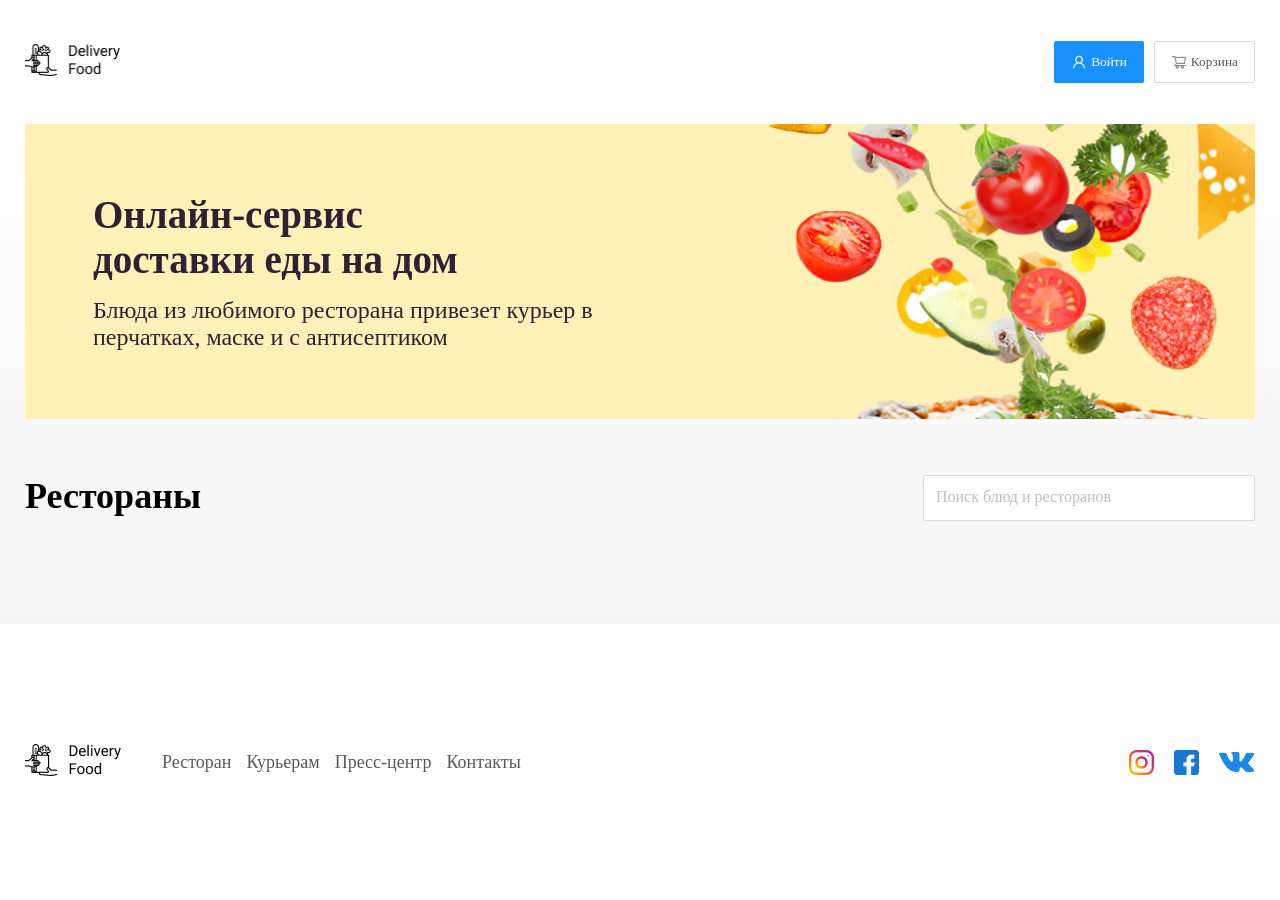
==== delivery/index.html @ 07011da2 "Add files via upload" ====
<!DOCTYPE html>
<html lang="en">
<head>
    <meta charset="UTF-8">
    <meta name="viewport" content="width=device-width, initial-scale=1.0">
    <title>Delivery Food</title>
    <link rel="stylesheet" href="style.css">
    
</head>
<body>
<div class="page-wapper">
        <header class="header">
        <div class="containter">
            <div class="header-box">
                <div class="header-logo logo" >
                    <img src="./foto/logo.png" alt="">
                </div>
                <div class="header-controls">
                    <button class="btn btn-primary"><img src="./foto/icons/user.png" alt="">Войти</button>
                    <button class="btn btn-outline"><img src="./foto/icons/icon container.png" alt="">Корзина</button>
                </div>
            </div>
        </div>
    </header>
    <main class="main">
        <section class="banner">
        <div class="containter">
            <div class="banner-item">
               <h2 class="banner-item-title">
                Онлайн-сервис <br> доставки еды на дом
               </h2>
               <p class="banner-item-subtitle">
                Блюда из любимого ресторана привезет 
                курьер в перчатках, маске и с антисептиком
               </p>
            </div>
        </div>
        </section>
        <section class="products"></section>
        <div class="containter">
            <div class="products-header">
                <h3 class="products-header-title">
                     Рестораны
                </h3>

                <input type="text" class="products-header-search" placeholder="Поиск блюд и ресторанов">
            </div>
        </div>
    </main>
    <footer class="footer">
        <div class="containter">
            <div class="footer-box">
                <div class="footer-logo">
                    <img src="./foto/logo.png" alt="">
                </div> 
            <div class="footer-nav">
                <ul>
                    <li>Ресторан</li>
                    <li>Курьерам</li>
                    <li>Пресс-центр</li>
                    <li>Контакты</li>
                </ul>
            </div>
            <div class="footer-social">
                <img src="./foto/socion/INST.png" alt="INST">
                <img src="./foto/socion/FS.png" alt="FB">
                <img src="./foto/socion/VK.png" alt="VK">
            </div>
            </div>
        </div>
    </footer>
</div>
</body>
</html>
---- delivery/style.css ----
*{
    margin: 0;
    padding: 0;
    font-family: Roboto;
}

main{
    flex-grow: 1;
    background: linear-gradient(180deg, rgba(245,245,245,0.00)1.04%, #f5f5f5 100%);
}

.page-wapper{
    display: flex;
    flex-direction: column;
    min-height: 100vh;
}

.containter{
    width: 100%;
    height: 100%;
    max-width: 1230px;
    margin: 0px auto;
    padding-right: 15px;
    padding-left: 15px;
}

.btn-primary{
    background-color: #1890FF;
    border-radius: 2px;
    border: 1px solid #1890FF;
    color:#fff;
}

.btn-outline{
    border-radius: 2px;
    border: 1px solid var(--Gray-gray-5, #d9d9d9);
    background: var(--Gray-gray-1, #fff);
    box-shadow: 0px 0px 2px 0px rgba(0, 0, 0, 0.00);
    color: #595959;
}

.btn{
    display: flex;
    padding: 8px 16px;
    align-items: center;
    gap: 4px;
    outline: none;
}

.logo{
    max-width: 100px;
}

.logo img{
    width: 100px;
}

.header{
    min-height: 124px;
    display: flex;
   align-items: center;
}

.header-box{
    height: 100%;
    display: flex;
    align-items: center;
    justify-content: space-between;
}

.header-controls{
    display: flex;
    align-items: center;
    justify-content: flex-end;
    gap: 10px;
}

footer{
    min-height: 156px;
    display: flex;
    align-items: center;
    padding-bottom: 60px;
    padding-top: 60px;
}

.footer-box{
    height: 100%;
    display: flex;
    flex-wrap: wrap;
    align-items: center;
    justify-content: space-between;
    gap: 36px;
}

.footer-nav{
    flex-grow: 1;
}

.footer-nav ul {
    display: flex;
    align-items: center;
    list-style: none;
    padding: 0;
    margin: 0;
    gap: 15px;
    flex-wrap: wrap;
}

.footer-nav ul li{
color: #595959;
font-family: Roboto;
font-size: 18px;
font-style: normal;
font-weight: 400;
line-height: normal;
}
.footer-social{
    display: flex;
    align-items: center;
    justify-content: flex-end;
    gap: 20px;
}

.banner{
    margin-bottom: 56px;
}

.banner-item{
    background-image: url(./foto/banners/banner.jpg);
    background-repeat: no-repeat;
    background-size: cover;
    background-position: center right;
    padding: 68px;
    background-repeat: 10px;
}

.banner-item-title{
    max-width: 50%;
    margin-top: 0;
    margin-bottom: 15px;
    color: #302034;
    font-size: 39px;
    font-weight: 700;
}

.banner-item-subtitle{
    max-width: 50%;
    color: #302034;
    font-size: 24px;
    font-weight: 400;
    margin-top: 0;
}

.products-header{
    display: flex;
    align-content: center;
    justify-content:space-between ;
}

.products-header-title{
    color: #000;
    font-size: 36px;
    font-weight: 700;
}

.products-header-search{
    border-radius: 2px;
    min-width: 306px;
    height: 34px;
    flex-shrink: 0;
    border: 1px solid #d9d9d9;
    background-color: #fff;
    padding: 5px 12px ;
}

.products-header-search:focus{
    outline: none;
    border: 1px solid #d9d9d9 ;
}
.products-header-search::placeholder{
    color: #bfbfbf; 
    font-size: 16px;
    font-weight: 400;
    line-height: 24px;
}

@media (max-width:991px) {
    .banner-item-title{
        max-width: 100% ;
    }

    .banner-item-subtitle{
        max-width: 100% ;
    }

}
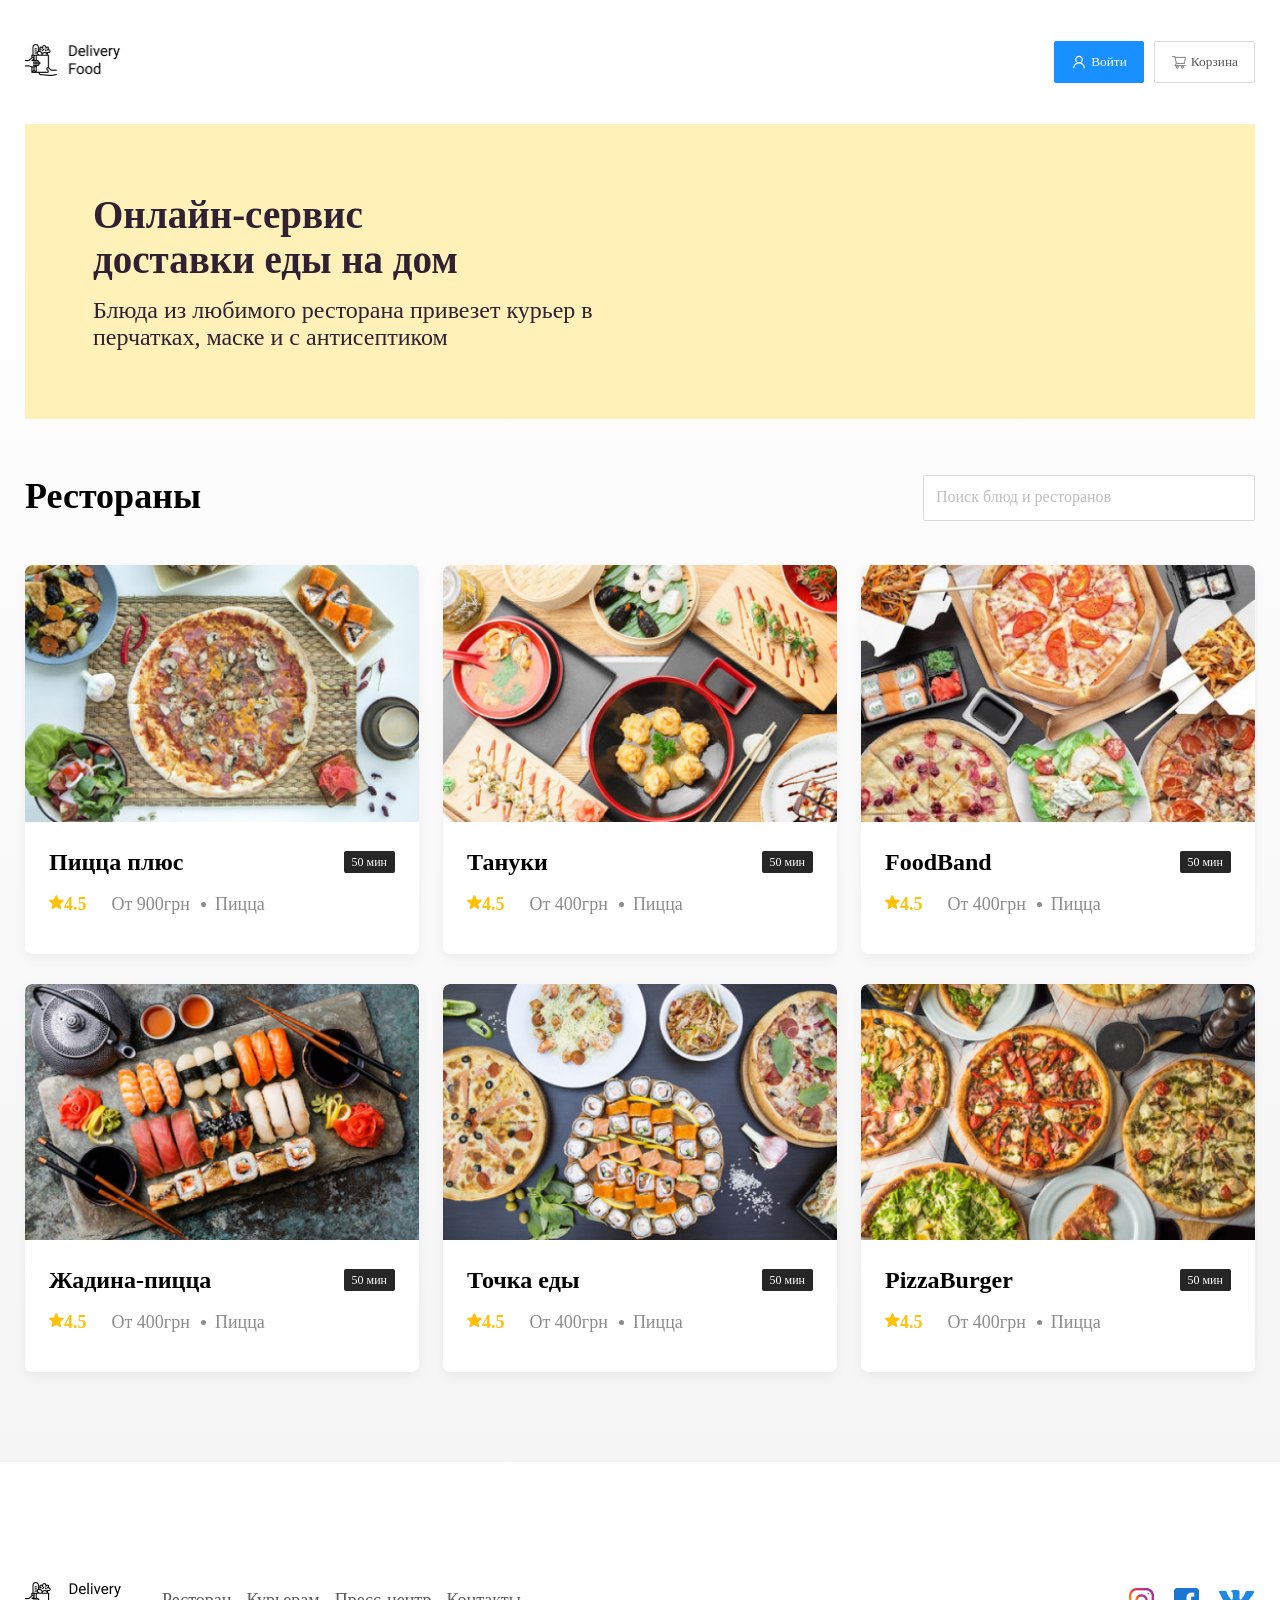
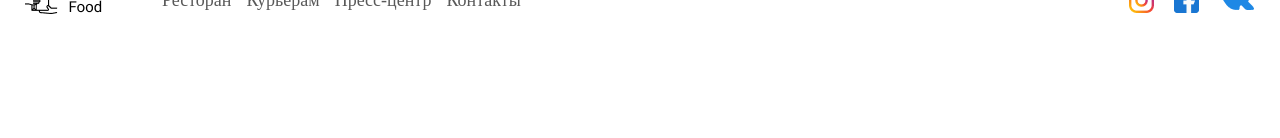
==== commit 33c88b45: "Add files via upload" ====
--- a/delivery/index.html
+++ b/delivery/index.html
@@ -4,20 +4,19 @@
     <meta charset="UTF-8">
     <meta name="viewport" content="width=device-width, initial-scale=1.0">
     <title>Delivery Food</title>
-    <link rel="stylesheet" href="style.css">
-    
+    <link rel="stylesheet" href="./css/style.css">
 </head>
 <body>
 <div class="page-wapper">
         <header class="header">
         <div class="containter">
             <div class="header-box">
-                <div class="header-logo logo" >
-                    <img src="./foto/logo.png" alt="">
-                </div>
+                <a href="./index.html" class="header-logo logo" >
+                    <img src="./foto/Новая папка/logo.png" alt="">
+                </a>
                 <div class="header-controls">
                     <button class="btn btn-primary"><img src="./foto/icons/user.png" alt="">Войти</button>
-                    <button class="btn btn-outline"><img src="./foto/icons/icon container.png" alt="">Корзина</button>
+                    <button class="btn btn-outline" id="cart-button"><img src="./foto/icons/icon container.png" alt="">Корзина</button>
                 </div>
             </div>
         </div>
@@ -36,7 +35,7 @@
             </div>
         </div>
         </section>
-        <section class="products"></section>
+        <section class="products">
         <div class="containter">
             <div class="products-header">
                 <h3 class="products-header-title">
@@ -45,14 +44,224 @@
 
                 <input type="text" class="products-header-search" placeholder="Поиск блюд и ресторанов">
             </div>
-        </div>
+            <div class="products-waper" id="rest-container">
+
+                <a href="./goods.html" class="products-card">
+    <div class="products-card-image">
+        <img src="./foto/rest/pizza.jpg" alt="Пицца плюс">
+    </div>
+    <div class="products-card-discription">
+        <div class="products-cart-description-row">
+            <h4 class="products-card-discription-title">Пицца плюс</h4>
+            <div class="products-card-discription-bage">50 мин</div>
+        </div>
+        <div class="products-card-discription-root">
+            <div class="products-card-discription-info">
+                <div class="products-card-discription-info-raiting">
+                    <img src="./foto/icons/star.svg" alt="">4.5
+                </div>
+                <div class="products-card-discription-info-price">
+                    От 900грн
+                </div>
+                <div class="products-card-discription-info-group">
+                    Пицца
+                </div>
+            </div>
+        </div>
+    </div>
+</a>
+
+                <div class="products-card">
+    <div class="products-card-image">
+        <img src="./foto/rest/tanuki.jpg" alt="Тануки">
+    </div>
+    <div class="products-card-discription">
+            <div class="products-cart-description-row">
+            <h4 class="products-card-discription-title">Тануки</h4>
+            <div class="products-card-discription-bage">50 мин</div>
+            </div>
+            <div class="products-card-discription-root">
+             <div class="products-card-discription-info">
+                <div class="products-card-discription-info-raiting">
+                    <img src="./foto/icons/star.svg" alt="">4.5
+                </div>
+                <div class="products-card-discription-info-price">
+                    От 900грн
+                </div>
+                <div class="products-card-discription-info-group">
+                    Пицца
+                </div>
+            </div>
+        </div>
+    </div>
+</div>
+
+                <div class="products-card">
+    <div class="products-card-image">
+        <img src="./foto/rest/foodband.jpg" alt="FoodBand">
+    </div>
+    <div class="products-card-discription">
+        <div class="products-cart-description-row">
+            <h4 class="products-card-discription-title">FoodBand</h4>
+            <div class="products-card-discription-bage">50 мин</div>
+        </div>
+         <div class="products-card-discription-root">
+             <div class="products-card-discription-info">
+                <div class="products-card-discription-info-raiting">
+                    <img src="./foto/icons/star.svg" alt="">4.5
+                </div>
+                <div class="products-card-discription-info-price">
+                    От 400грн
+                </div>
+                <div class="products-card-discription-info-group">
+                    Пицца
+                </div>
+            </div>
+        </div>
+    </div>
+</div>
+                <div class="products-card">
+    <div class="products-card-image">
+        <img src="./foto/rest/jadina-pizza.jpg" alt="Жадина-пицца">
+    </div>
+    <div class="products-card-discription">
+        <div class="products-cart-description-row">
+            <h4 class="products-card-discription-title">Жадина-пицца</h4>
+            <div class="products-card-discription-bage">50 мин</div>
+        </div>
+         <div class="products-card-discription-root">
+             <div class="products-card-discription-info">
+                <div class="products-card-discription-info-raiting">
+                    <img src="./foto/icons/star.svg" alt="">4.5
+                </div>
+                <div class="products-card-discription-info-price">
+                    От 400грн
+                </div>
+                <div class="products-card-discription-info-group">
+                    Пицца
+                </div>
+            </div>
+        </div>
+    </div>
+</div>
+
+                <div class="products-card">
+    <div class="products-card-image">
+        <img src="./foto/rest/tochka-jedy.jpg" alt="Точка еды">
+    </div>
+    <div class="products-card-discription">
+        <div class="products-cart-description-row">
+            <h4 class="products-card-discription-title">Точка еды</h4>
+            <div class="products-card-discription-bage">50 мин</div>
+        </div>
+         <div class="products-card-discription-root">
+             <div class="products-card-discription-info">
+                <div class="products-card-discription-info-raiting">
+                    <img src="./foto/icons/star.svg" alt="">4.5
+                </div>
+                <div class="products-card-discription-info-price">
+                    От 400грн
+                </div>
+                <div class="products-card-discription-info-group">
+                    Пицца
+                </div>
+            </div>
+        </div>
+    </div>
+</div>
+
+                <div class="products-card">
+    <div class="products-card-image">
+        <img src="./foto/rest/pizza-burger.jpg" alt="PizzaBurger">
+    </div>
+    <div class="products-card-discription">
+        <div class="products-cart-description-row">
+            <h4 class="products-card-discription-title">PizzaBurger</h4>
+            <div class="products-card-discription-bage">50 мин</div>
+        </div>
+         <div class="products-card-discription-root">
+             <div class="products-card-discription-info">
+                <div class="products-card-discription-info-raiting">
+                    <img src="./foto/icons/star.svg" alt="">4.5
+                </div>
+                <div class="products-card-discription-info-price">
+                    От 400грн
+                </div>
+                <div class="products-card-discription-info-group">
+                    Пицца
+                </div>
+            </div>
+        </div>
+    </div>
+</div>
+        </div>
+        </section>
     </main>
+    <div class="cart-modal-overlay">
+        <div class="cart-modal">
+            <div class="crat-modal-header">
+                <h2 class="crat-modal-header-title">
+                    Корзина
+                </h2>
+                <span class="crat-modal-header-close" ><img src="./foto/icons/Vector.png" alt=""></span>
+            </div>
+
+            <div class="crat-modal-body">
+                <div class="cart-item">
+                        <p class="cart-item-title">Ролл угорь стандарт</p>
+                        <div class="cart-item-controls">
+                            <div class="cart-item-controls-price">250 грн</div>
+                                <button class="btn btn-outline">-</button>
+                                <div class="cart-item-controls-count">1</div>
+                                <button class="btn btn-outline">+</button>
+                        </div>
+                </div>
+                <div class="cart-item">
+                        <p class="cart-item-title">Ролл угорь стандарт</p>
+                        <div class="cart-item-controls">
+                            <div class="cart-item-controls-price">250 грн</div>
+                                <button class="btn btn-outline">-</button>
+                                <div class="cart-item-controls-count">1</div>
+                                <button class="btn btn-outline">+</button>
+                        </div>
+                </div>
+                <div class="cart-item">
+                        <p class="cart-item-title">Ролл угорь стандарт</p>
+                        <div class="cart-item-controls">
+                            <div class="cart-item-controls-price">250 грн</div>
+                                <button class="btn btn-outline">-</button>
+                                <div class="cart-item-controls-count">1</div>
+                                <button class="btn btn-outline">+</button>
+                        </div>
+                </div>
+                <div class="cart-item">
+                        <p class="cart-item-title">Ролл угорь стандарт</p>
+                        <div class="cart-item-controls">
+                            <div class="cart-item-controls-price">250 грн</div>
+                                <button class="btn btn-outline">-</button>
+                                <div class="cart-item-controls-count">1</div>
+                                <button class="btn btn-outline">+</button>
+                        </div>
+                </div>
+            </div>
+
+            <div class="crat-modal-footer">
+                <div class="crat-modal-footer-price">
+                    1250 грн
+                </div>
+                <div class="crat-modal-footer-controls">
+                    <button class="btn btn-primary">Оформить заказ</button>
+                    <button class="btn btn-outline">Отмена</button>
+                </div>
+            </div>
+        </div>
+    </div>
     <footer class="footer">
         <div class="containter">
             <div class="footer-box">
-                <div class="footer-logo">
-                    <img src="./foto/logo.png" alt="">
-                </div> 
+                <a href="./index.html" class="footer-logo">
+                    <img src="./foto/Новая папка/logo.png" alt="">
+                </a> 
             <div class="footer-nav">
                 <ul>
                     <li>Ресторан</li>
@@ -70,5 +279,6 @@
         </div>
     </footer>
 </div>
+     <script src="./script/index.js"></script>
 </body>
 </html>
--- a/delivery/css/style.css
+++ b/delivery/css/style.css
@@ -0,0 +1,448 @@
+*{
+    margin: 0;
+    padding: 0;
+    font-family: Roboto;
+}
+
+main{
+    flex-grow: 1;
+    background: linear-gradient(180deg, rgba(245,245,245,0.00)1.04%, #f5f5f5 100%);
+}
+
+.page-wapper{
+    display: flex;
+    flex-direction: column;
+    min-height: 100vh;
+}
+
+.containter{
+    width: 100%;
+    height: 100%;
+    max-width: 1230px;
+    margin: 0px auto;
+    padding-right: 15px;
+    padding-left: 15px;
+}
+
+.btn-primary{
+    background-color: #1890FF;
+    border-radius: 2px;
+    border: 1px solid #1890FF;
+    color:#fff;
+}
+
+.btn-outline{
+    border-radius: 2px;
+    border: 1px solid var(--Gray-gray-5, #d9d9d9);
+    background: var(--Gray-gray-1, #fff);
+    box-shadow: 0px 0px 2px 0px rgba(0, 0, 0, 0.00);
+    color: #595959;
+}
+
+.btn{
+    display: flex;
+    padding: 8px 16px;
+    align-items: center;
+    gap: 4px;
+    outline: none;
+    cursor: pointer;
+}
+
+.logo{
+    max-width: 100px;
+}
+
+.logo img{
+    width: 100px;
+}
+
+.header{
+    min-height: 124px;
+    display: flex;
+   align-items: center;
+   flex-wrap: wrap;
+   gap: 24px;
+}
+
+.header-box{
+    height: 100%;
+    display: flex;
+    align-items: center;
+    justify-content: space-between;
+}
+
+.header-controls{
+    display: flex;
+    align-items: center;
+    justify-content: flex-end;
+    gap: 10px;
+}
+
+footer{
+    min-height: 156px;
+    display: flex;
+    align-items: center;
+    padding-bottom: 60px;
+    padding-top: 60px;
+}
+
+.footer-box{
+    height: 100%;
+    display: flex;
+    flex-wrap: wrap;
+    align-items: center;
+    justify-content: space-between;
+    gap: 36px;
+}
+
+.footer-nav{
+    flex-grow: 1;
+}
+
+.footer-nav ul {
+    display: flex;
+    align-items: center;
+    list-style: none;
+    padding: 0;
+    margin: 0;
+    gap: 15px;
+    flex-wrap: wrap;
+}
+
+.footer-nav ul li{
+color: #595959;
+font-family: Roboto;
+font-size: 18px;
+font-style: normal;
+font-weight: 400;
+line-height: normal;
+}
+.footer-social{
+    display: flex;
+    align-items: center;
+    justify-content: flex-end;
+    gap: 20px;
+}
+
+.banner{
+    margin-bottom: 56px;
+}
+
+.banner-item{
+    background-image: url(./foto/banners/382142-svetik-removebg-preview\ 1.png);
+    background-color: #fff1b8 ;
+    background-repeat: no-repeat;
+    background-size: contain;
+    background-position: center right;
+    padding: 68px;
+    background-repeat: 10px;
+}
+
+.banner-item-title{
+    max-width: 50%;
+    margin-top: 0;
+    margin-bottom: 15px;
+    color: #302034;
+    font-size: 39px;
+    font-weight: 700;
+}
+
+.banner-item-subtitle{
+    max-width: 50%;
+    color: #302034;
+    font-size: 24px;
+    font-weight: 400;
+    margin-top: 0;
+}
+
+.products-header{
+    display: flex;
+    align-content: center;
+    justify-content:space-between ;
+}
+
+.products-header-title{
+    color: #000;
+    font-size: 36px;
+    font-weight: 700;
+    margin: 0;
+}
+
+.products-header-search{
+    border-radius: 2px;
+    min-width: 306px;
+    height: 34px;
+    flex-shrink: 0;
+    border: 1px solid #d9d9d9;
+    background-color: #fff;
+    padding: 5px 12px ;
+}
+
+.products-header-search:focus{
+    outline: none;
+    border: 1px solid #d9d9d9 ;
+}
+.products-header-search::placeholder{
+    color: #bfbfbf; 
+    font-size: 16px;
+    font-weight: 400;
+    line-height: 24px;
+}
+
+@media (max-width:991px) {
+    .banner-item-title{
+        max-width: 100% ;
+    }
+
+    .banner-item-subtitle{
+        max-width: 100% ;
+    }
+
+    .banner-item{
+        background-image:none;
+    }
+}
+
+.products-waper{
+    margin-top: 44px;
+    margin-bottom: 90px;
+    display: flex;
+    flex-wrap: wrap;
+    gap:24px;
+    row-gap: 30px;
+    column-gap: 24px;
+}
+
+.products-card{
+    width: calc((100% - 24px - 24px)/ 3 );
+    border-radius: 7px;
+    background-color: #fff;
+    box-shadow:  0px 4px 12px 0px rgba(0,0,0,0.05);
+    overflow: hidden;
+    text-decoration: none;
+}
+
+.products-card-discription{
+    padding: 20px 24px 34px 24px ;
+}
+
+.products-card-image img{
+    width: 100%;
+}
+
+.products-cart-description-row{
+    display: flex;
+    align-items: center;
+    justify-content: space-between;
+}
+
+.products-cart-description-row:not(:last-child){
+    margin-bottom: 10px;
+}
+.products-card-discription-title{
+    color: #000;
+    font-size: 24px;
+    font-weight: 700;
+    line-height: 32px;
+    margin: 0;
+}
+
+.products-card-discription-bage{
+    color: #fff;
+    font-size: 12px;
+    font-weight: 7400;
+    line-height: 20px;
+    border-radius: 2px;
+    background-color:  #262626;
+    padding: 1px 8px;
+}
+
+.products-card-discription-info{
+    display: flex;
+    align-items: center;
+    justify-content: flex-start;
+    flex-wrap: wrap;
+    gap: 25px;
+    row-gap: 25px;
+    column-gap: 25px ;
+}
+
+.products-card-discription-info-raiting{
+    color: #ffc107;
+    font-size: 18px;
+    font-weight: 700;
+    line-height: 32px;
+}
+
+.products-card-discription-info-price{
+    color: #8c8c8c;
+    font-size: 18px;
+    font-weight: 400;
+    line-height: 32px;
+}
+
+.products-card-discription-info-group{
+    color: #8c8c8c;
+    font-size: 18px;
+    font-weight: 400;
+    line-height: 32px;
+    position: relative;
+}
+
+.products-card-discription-info-group::before{
+    content: '';
+    display: block;
+    width: 5px;
+    height: 5px;
+    border-radius: 50%;
+    background-color: #8c8c8c;
+    position: absolute;
+    left: -14px;
+    top: 14px;
+}
+.products-cart-description-name{
+    color: #000;
+    font-size: 24px;
+    font-weight: 400;
+    line-height: 32px;
+    margin: 0;
+}
+
+.products-cart-description-text{
+    color: #8c8c8c;
+    font-size: 18px;
+    font-weight: 400;
+    margin: 0;
+}
+
+.products-cart-description-controls{
+    display: flex;
+    align-items: center;
+    justify-content: flex-start;
+    flex-wrap: wrap;
+    row-gap: 10px;
+    column-gap: 30px;
+}
+
+.products-cart-description-controls-price{
+    color: #000;
+    font-size: 20px;
+    font-weight: 700;
+    line-height: 32px;
+}
+
+@media (max-width:768px) {
+    .products-card{
+        width: 100%;
+    }
+
+}
+
+.cart-modal-overlay{
+    display: none;
+    position: fixed;
+    top: 0;
+    bottom: 0;
+    left: 0;
+    right: 0;
+    background-color: rgba(0, 0, 0, 0.40);
+    align-items: center; 
+    justify-content: center; 
+}
+
+.cart-modal-overlay.open {
+    display: flex; 
+}
+.cart-modal{max-width: 780px;
+    width: 95%; 
+    padding: 40px 45px;
+    border-radius: 5px;
+    background-color: #fff;
+    display: flex;
+    flex-direction: column; 
+}
+
+.crat-modal-header {
+    display: flex;
+    align-items: center;
+    justify-content: space-between;
+    margin-bottom: 48px;
+}
+.crat-modal-header-title{
+    color: #000;
+    font-size: 36px;
+    font-weight: 700;
+    margin: 0;
+}
+
+.crat-modal-header-close{
+    cursor: pointer;
+}
+
+.crat-modal-footer{
+    margin-top: 50px;
+    display:flex;
+    align-items: center;
+    justify-content: space-between;
+    flex-wrap: wrap;
+    gap: 10px;
+}
+
+.crat-modal-footer-price{
+    border-radius: 5px;
+    background: #262626;
+    color: #fafafa;
+    font-size: 20px;
+    font-weight: 700;
+    padding: 15px 20px;
+}
+
+.crat-modal-footer-controls{
+    display: flex;
+    align-items: center;
+    gap: 10px;
+}
+
+.cart-item{
+    display: flex;
+    align-items: center;
+    justify-content: space-between;
+    flex-wrap: wrap;
+    gap: 10px;
+}
+
+.cart-item:not(:last-child){
+    padding-bottom: 10px;
+    margin-bottom: 10px;
+    border-bottom:1px solid #d9d9d9 ;
+}
+.cart-item-title{
+    color: #000;
+    font-size: 18px;
+    font-weight: 400;
+    line-height: 32px;
+    margin: 0;
+}
+
+.cart-item-controls{
+    display: flex;
+    align-items: center;
+}
+
+.cart-item-controls button{
+    border: 1px solid #40a9ff;
+    color: #40a9ff ;
+}
+
+.cart-item-controls-price{
+    margin-right: 47px;
+    color: #000;
+    font-size: 20px;
+    font-weight: 700;
+    line-height: 32px;
+}
+
+.cart-item-controls-count{
+    margin-left: 15px;
+    margin-right: 15px;
+}
